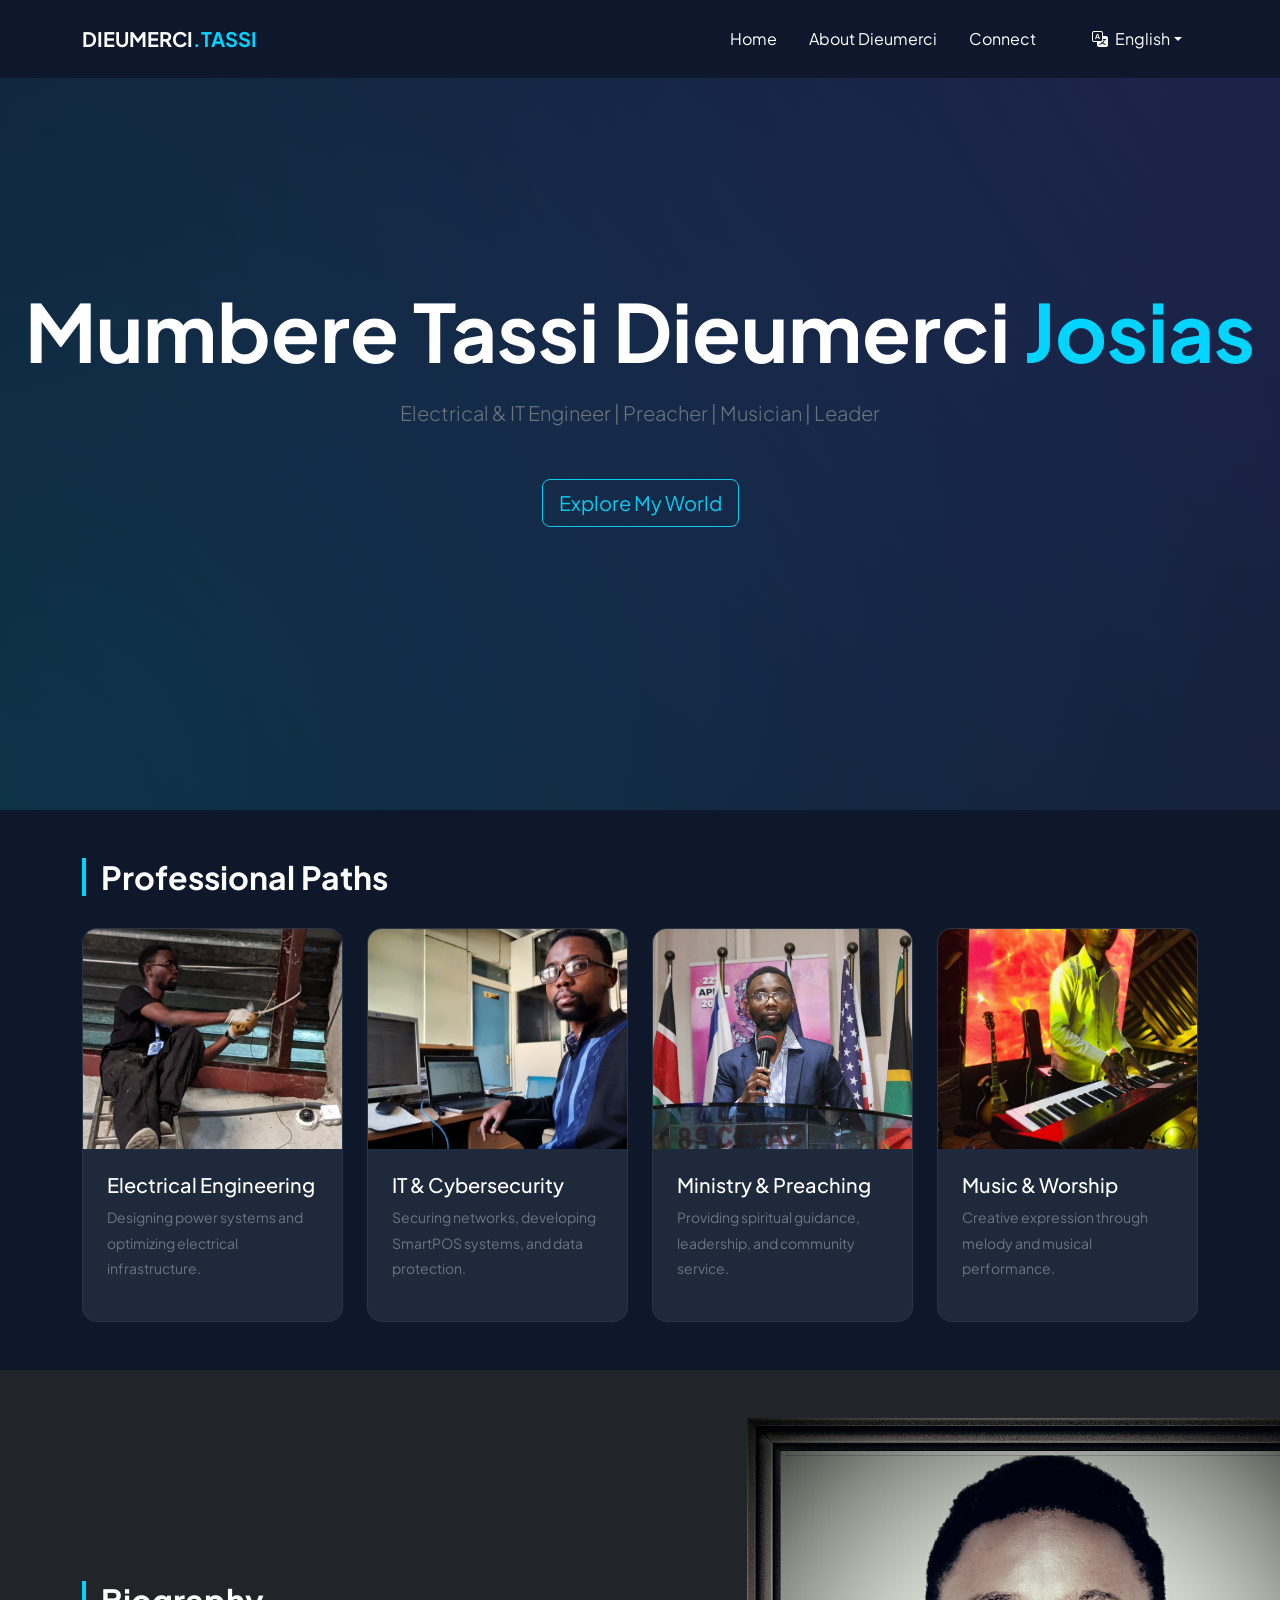
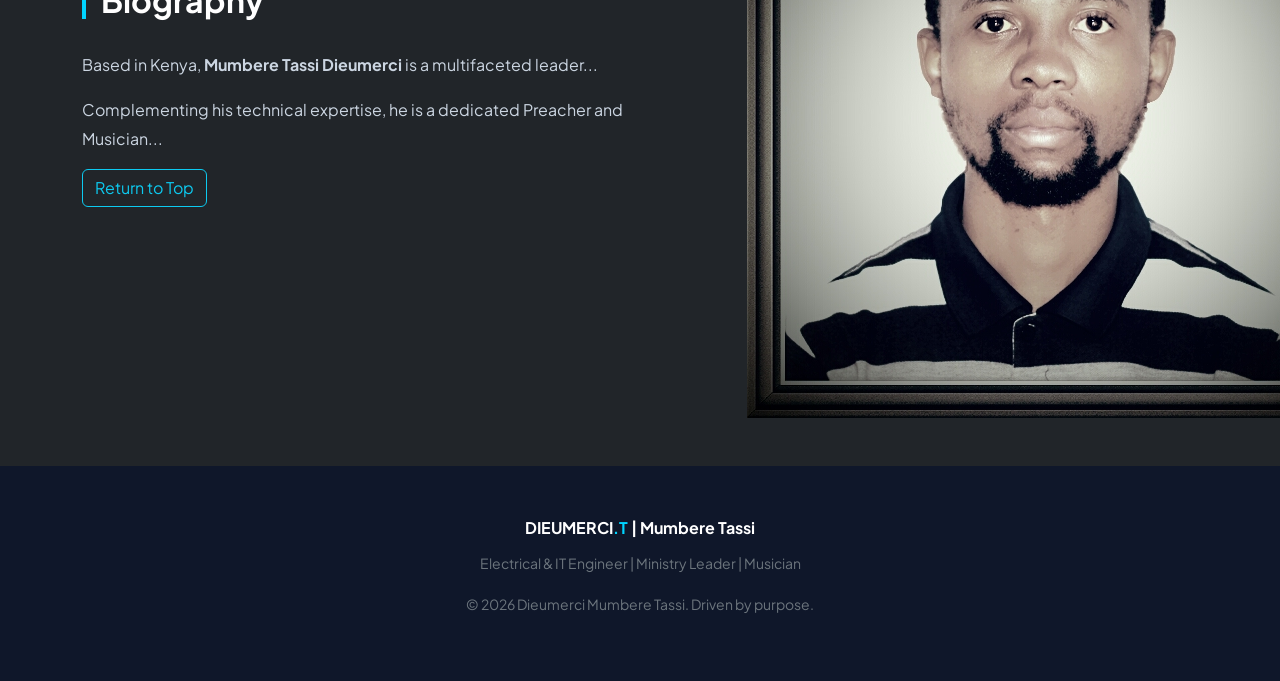
==== index.html @ 17700898 "Final clean upload" ====
<!DOCTYPE html>
<html lang="en">
<head>
  <meta charset="UTF-8">
  <meta name="viewport" content="width=device-width, initial-scale=1.0">
  <title>Mumbere Tassi Dieumerci | Portfolio</title>
  <link href="https://cdn.jsdelivr.net/npm/bootstrap@5.3.2/dist/css/bootstrap.min.css" rel="stylesheet">
  <link href="https://fonts.googleapis.com/css2?family=Plus+Jakarta+Sans:wght@300;400;600;700&display=swap" rel="stylesheet">
  <link rel="stylesheet" href="https://cdn.jsdelivr.net/npm/bootstrap-icons@1.11.1/font/bootstrap-icons.css">
  <link rel="stylesheet" href="style.css">
</head>
<body>

<nav class="navbar navbar-expand-lg fixed-top py-3 navbar-dark">
  <div class="container">
    <a class="navbar-brand fw-bold text-white" href="index.html">DIEUMERCI<span style="color:var(--primary)">.TASSI</span></a>
    <button class="navbar-toggler" type="button" data-bs-toggle="collapse" data-bs-target="#navbarNav">
      <span class="navbar-toggler-icon"></span>
    </button>
    <div class="collapse navbar-collapse" id="navbarNav">
      <ul class="navbar-nav ms-auto gap-3 align-items-center">
        <li class="nav-item"><a class="nav-link text-white" href="index.html" data-key="nav-home">Home</a></li>
        <li class="nav-item"><a class="nav-link text-white" href="bio-cv.html" data-key="nav-about">About Dieumerci</a></li>
        <li class="nav-item"><a class="nav-link text-white" href="socials.html" data-key="nav-connect">Connect</a></li>
        <li class="nav-item dropdown ms-lg-3">
          <a class="nav-link dropdown-toggle btn btn-outline-info btn-sm px-3 text-white" href="#" id="langLabel" data-bs-toggle="dropdown">
            <i class="bi bi-translate me-1"></i> <span data-key="nav-lang">Language</span>
          </a>
          <ul class="dropdown-menu dropdown-menu-dark dropdown-menu-end">
            <li><a class="dropdown-item" href="#" onclick="changeLanguage('en')">English</a></li>
            <li><a class="dropdown-item" href="#" onclick="changeLanguage('fr')">Français</a></li>
            <li><a class="dropdown-item" href="#" onclick="changeLanguage('sw')">Kiswahili</a></li>
            <li><a class="dropdown-item" href="#" onclick="changeLanguage('ln')">Lingala</a></li>
          </ul>
        </li>
      </ul>
    </div>
  </div>
</nav>

<section id="hero" class="hero text-center px-3">
    <h1 class="display-1 fw-bold mb-3 text-white">Mumbere Tassi Dieumerci <span style="color:var(--primary)">Josias</span></h1>
    <p class="lead mb-5 text-secondary" data-key="hero-sub">Electrical & IT Engineer | Preacher | Musician | Leader</p>
    <a href="bio-cv.html" class="btn btn-outline-info btn-lg" data-key="hero-btn">Explore My World</a>
</section>

<section id="careers" class="py-5">
    <div class="container">
        <h2 class="section-title" data-key="career-title">Professional Paths</h2>
        <div class="row g-4">
            <div class="col-lg-3 col-md-6">
                <div class="glass-card h-100">
                    <img src="elec.jpg" class="career-img" alt="Electrical">
                    <div class="p-4">
                        <h3 class="h5 text-white" data-key="career-elec-h">Electrical Engineering</h3>
                        <p class="small text-secondary" data-key="career-elec-p">Designing power systems and optimizing electrical infrastructure.</p>
                    </div>
                </div>
            </div>
            <div class="col-lg-3 col-md-6">
                <div class="glass-card h-100">
                    <img src="met.jpg" class="career-img" alt="IT">
                    <div class="p-4">
                        <h3 class="h5 text-white" data-key="career-it-h">IT & Cybersecurity</h3>
                        <p class="small text-secondary" data-key="career-it-p">Securing networks, developing SmartPOS systems, and data protection.</p>
                    </div>
                </div>
            </div>
            <div class="col-lg-3 col-md-6">
                <div class="glass-card h-100">
                    <img src="preacher.jpeg" class="career-img" alt="Preaching">
                    <div class="p-4">
                        <h3 class="h5 text-white" data-key="career-min-h">Ministry & Preaching</h3>
                        <p class="small text-secondary" data-key="career-min-p">Providing spiritual guidance, leadership, and community service.</p>
                    </div>
                </div>
            </div>
            <div class="col-lg-3 col-md-6">
                <div class="glass-card h-100">
                    <img src="music.jpg" class="career-img" alt="Music">
                    <div class="p-4">
                        <h3 class="h5 text-white" data-key="career-mus-h">Music & Worship</h3>
                        <p class="small text-secondary" data-key="career-mus-p">Creative expression through melody and musical performance.</p>
                    </div>
                </div>
            </div>
        </div>
    </div>
</section>

<section id="bio-cv" class="py-5 bg-dark">
    <div class="container">
        <div class="row align-items-center">
            <div class="col-lg-6 mb-5">
                <h2 class="section-title" data-key="bio-title">Biography</h2>
                <div data-key="bio-p1">
                    <p>Based in Kenya, <strong>Mumbere Tassi Dieumerci</strong> is a multifaceted leader who bridges technology and faith. As an Electrical and IT Engineer, he specializes in critical infrastructure and cybersecurity.</p>
                </div>
                <div data-key="bio-p2">
                    <p>Complementing his technical expertise, he is a dedicated Preacher and Musician, using his skills to inspire hope and build resilient systems of faith.</p>
                </div>
                <a href="index.html" class="btn btn-outline-info" data-key="bio-top">Return to Top</a>
            </div>
            <div class="col-lg-5 offset-lg-1">
                <img src="2022-06-03 16.00.05.jpg" class="bio-img" alt="Dieumerci">
            </div>
        </div>
    </div>
</section>

<footer class="py-5 text-center mt-auto">
  <div class="container">
    <p class="mb-2 text-white fw-bold">DIEUMERCI<span style="color:var(--primary)">.T</span> | Mumbere Tassi</p>
    <p class="text-secondary small" data-key="footer-sub">Electrical & IT Engineer | Ministry Leader | Musician</p>
    <p class="text-secondary small" data-key="footer-copy">© 2026 Dieumerci Mumbere Tassi. Driven by purpose.</p>
  </div>
</footer>

<script src="https://cdn.jsdelivr.net/npm/bootstrap@5.3.2/dist/js/bootstrap.bundle.min.js"></script>
<script src="index.js"></script>
</body>
</html>
---- style.css ----
:root {
  --primary: #00d4ff;
  --bg: #0f172a;
  --card-bg: #1e293b;
  --text: #cbd5e1;
}

body {
  font-family: 'Plus Jakarta Sans', sans-serif;
  background-color: var(--bg);
  color: var(--text);
  line-height: 1.8;
  scroll-behavior: smooth;
}

.navbar {
  background-color: rgba(15, 23, 42, 0.9);
  backdrop-filter: blur(10px);
}

.hero {
  height: 90vh;
  display: flex;
  flex-direction: column;
  justify-content: center;
  align-items: center;
  background: radial-gradient(circle at top right, rgba(108, 99, 255, 0.15), transparent),
              radial-gradient(circle at bottom left, rgba(0, 212, 255, 0.15), transparent);
}

.section-title {
  color: white;
  font-weight: 700;
  border-left: 4px solid var(--primary);
  padding-left: 15px;
  margin-bottom: 2rem;
}

.career-img {
  width: 100%;
  height: 220px;
  object-fit: cover;
  transition: 0.4s;
}

.glass-card {
  background: var(--card-bg);
  border: 1px solid rgba(255, 255, 255, 0.05);
  border-radius: 15px;
  transition: all 0.4s ease;
  overflow: hidden;
}

.glass-card:hover {
  border-color: var(--primary);
  transform: translateY(-8px);
}

.social-btn {
  width: 50px; height: 50px;
  display: inline-flex; align-items: center; justify-content: center;
  border-radius: 50%; background: var(--card-bg); color: white;
  font-size: 1.5rem; transition: 0.3s; text-decoration: none;
}

/* Red YouTube button as requested earlier */
.social-btn.bi-youtube { color: #ff0000; }
.social-btn:hover { background: var(--primary); color: var(--bg); }

.reveal { opacity: 0; transform: translateY(30px); transition: all 0.8s ease-out; }
.reveal.active { opacity: 1; transform: translateY(0); }
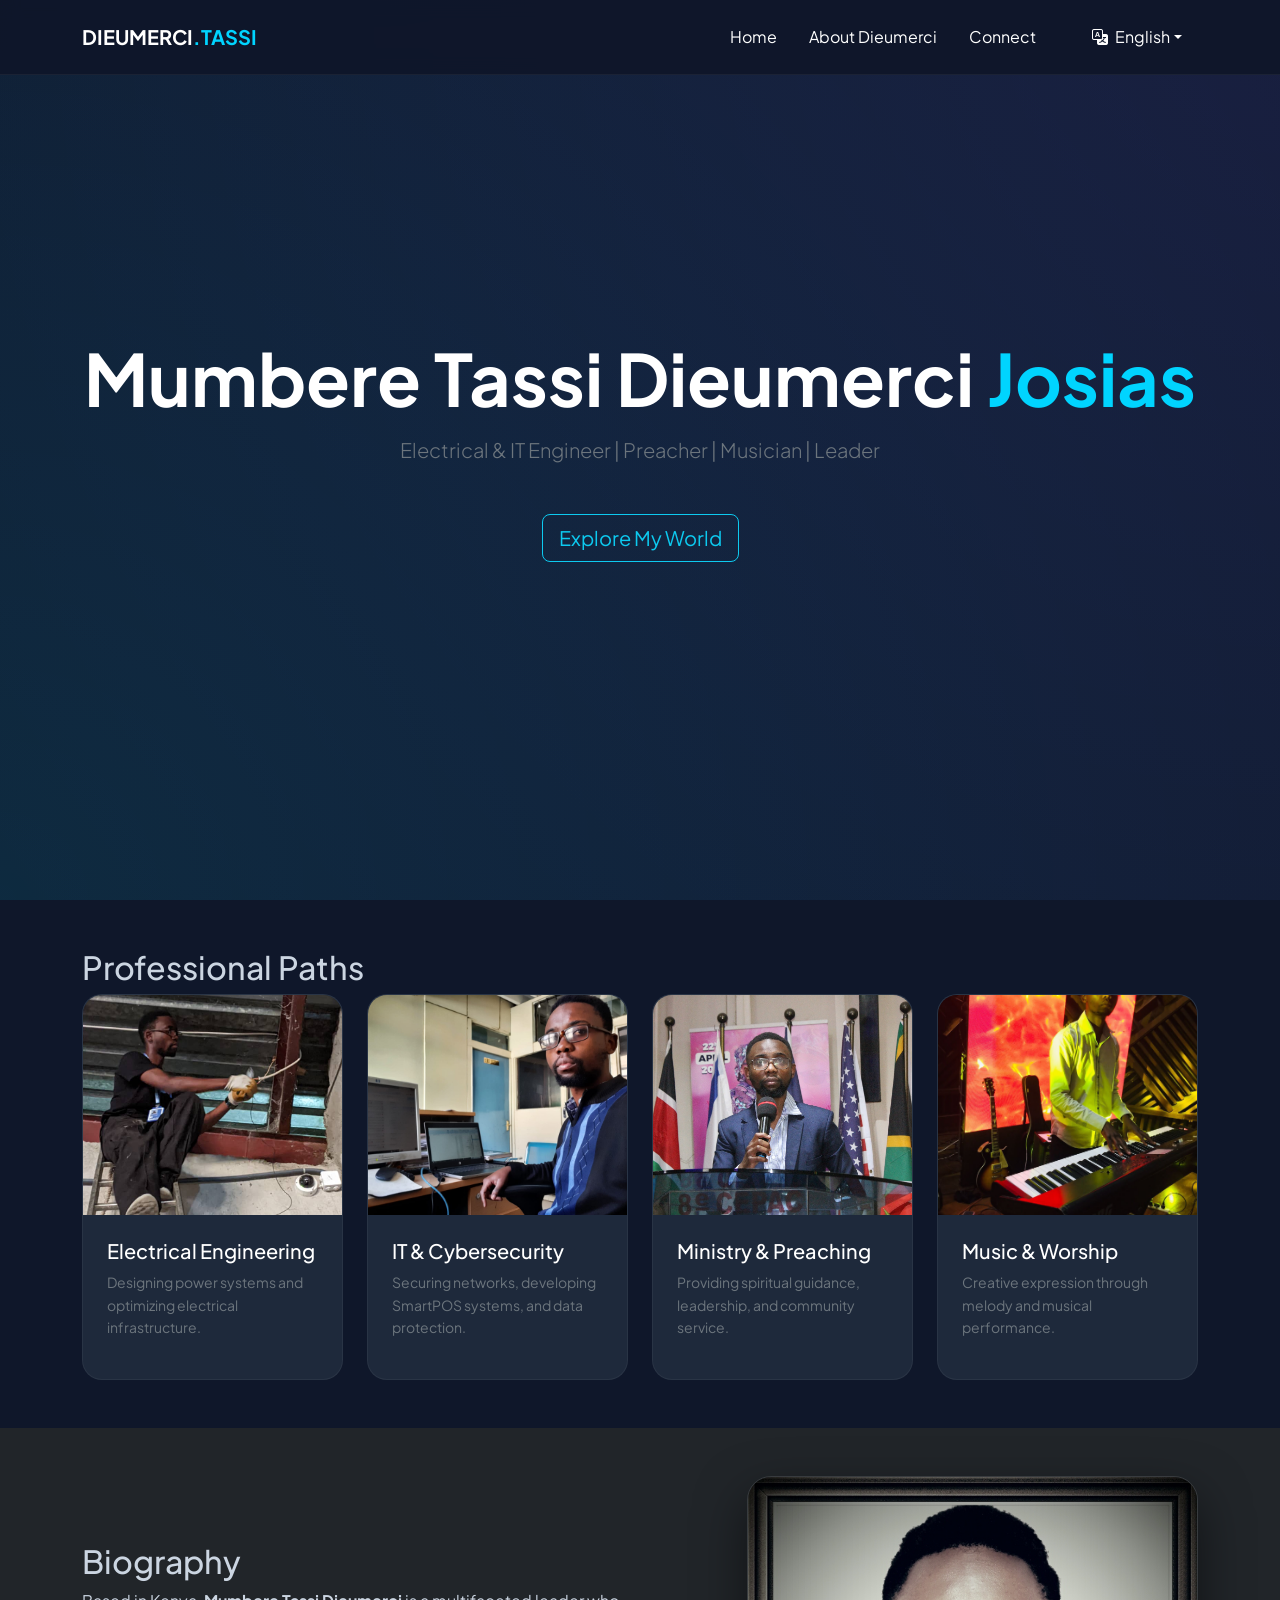
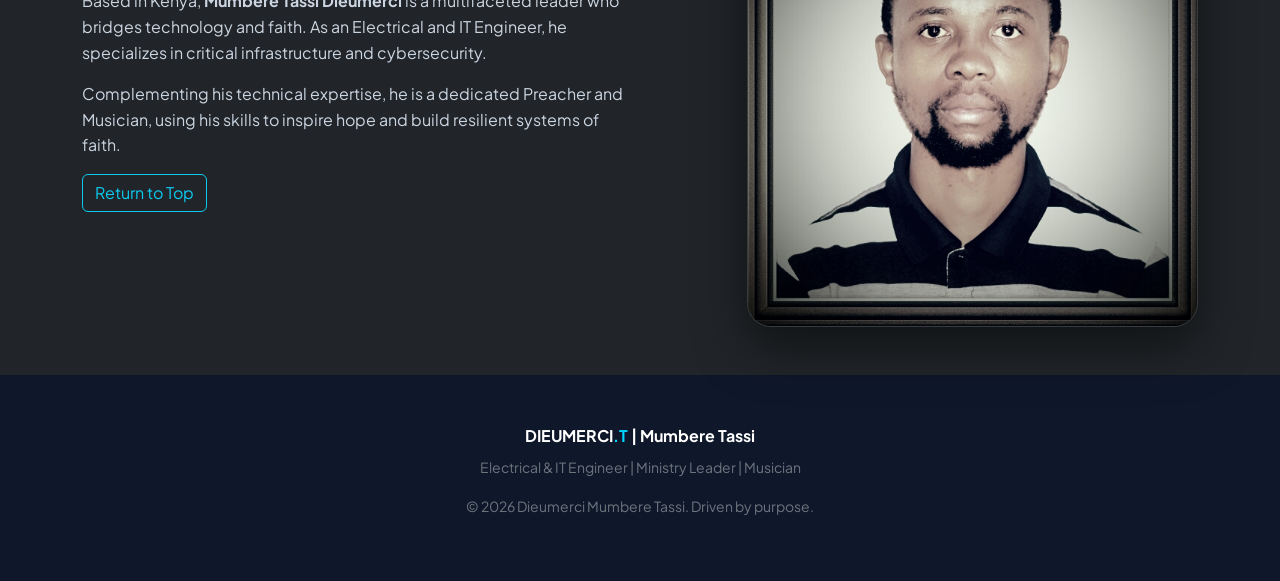
==== commit 92e5eecb: "Update index.html" ====
--- a/index.html
+++ b/index.html
@@ -4,13 +4,20 @@
   <meta charset="UTF-8">
   <meta name="viewport" content="width=device-width, initial-scale=1.0">
   <title>Mumbere Tassi Dieumerci | Portfolio</title>
-  <link href="https://cdn.jsdelivr.net/npm/bootstrap@5.3.2/dist/css/bootstrap.min.css" rel="stylesheet">
+
+  <!-- Local Bootstrap -->
+  <link rel="stylesheet" href="bootstrap-5.3.7-dist/css/bootstrap.min.css">
+  
+  <!-- Google Fonts + Bootstrap Icons -->
   <link href="https://fonts.googleapis.com/css2?family=Plus+Jakarta+Sans:wght@300;400;600;700&display=swap" rel="stylesheet">
   <link rel="stylesheet" href="https://cdn.jsdelivr.net/npm/bootstrap-icons@1.11.1/font/bootstrap-icons.css">
+
+  <!-- Custom CSS -->
   <link rel="stylesheet" href="style.css">
 </head>
 <body>
 
+<!-- Navbar -->
 <nav class="navbar navbar-expand-lg fixed-top py-3 navbar-dark">
   <div class="container">
     <a class="navbar-brand fw-bold text-white" href="index.html">DIEUMERCI<span style="color:var(--primary)">.TASSI</span></a>
@@ -19,12 +26,12 @@
     </button>
     <div class="collapse navbar-collapse" id="navbarNav">
       <ul class="navbar-nav ms-auto gap-3 align-items-center">
-        <li class="nav-item"><a class="nav-link text-white" href="index.html" data-key="nav-home">Home</a></li>
-        <li class="nav-item"><a class="nav-link text-white" href="bio-cv.html" data-key="nav-about">About Dieumerci</a></li>
-        <li class="nav-item"><a class="nav-link text-white" href="socials.html" data-key="nav-connect">Connect</a></li>
+        <li class="nav-item"><a class="nav-link text-white" href="index.html">Home</a></li>
+        <li class="nav-item"><a class="nav-link text-white" href="bio-cv.html">About Dieumerci</a></li>
+        <li class="nav-item"><a class="nav-link text-white" href="socials.html">Connect</a></li>
         <li class="nav-item dropdown ms-lg-3">
           <a class="nav-link dropdown-toggle btn btn-outline-info btn-sm px-3 text-white" href="#" id="langLabel" data-bs-toggle="dropdown">
-            <i class="bi bi-translate me-1"></i> <span data-key="nav-lang">Language</span>
+            <i class="bi bi-translate me-1"></i> Language
           </a>
           <ul class="dropdown-menu dropdown-menu-dark dropdown-menu-end">
             <li><a class="dropdown-item" href="#" onclick="changeLanguage('en')">English</a></li>
@@ -38,85 +45,92 @@
   </div>
 </nav>
 
+<!-- Hero Section -->
 <section id="hero" class="hero text-center px-3">
-    <h1 class="display-1 fw-bold mb-3 text-white">Mumbere Tassi Dieumerci <span style="color:var(--primary)">Josias</span></h1>
-    <p class="lead mb-5 text-secondary" data-key="hero-sub">Electrical & IT Engineer | Preacher | Musician | Leader</p>
-    <a href="bio-cv.html" class="btn btn-outline-info btn-lg" data-key="hero-btn">Explore My World</a>
+
+<h1 class="display-1 fw-bold mb-3 text-white animate-name">
+  Mumbere Tassi Dieumerci <span style="color:var(--primary)">Josias</span>
+</h1>
+
+  <p class="lead mb-5 text-secondary">Electrical & IT Engineer | Preacher | Musician | Leader</p>
+  <a href="bio-cv.html" class="btn btn-outline-info btn-lg">Explore My World</a>
 </section>
 
+<!-- Careers Section -->
 <section id="careers" class="py-5">
-    <div class="container">
-        <h2 class="section-title" data-key="career-title">Professional Paths</h2>
-        <div class="row g-4">
-            <div class="col-lg-3 col-md-6">
-                <div class="glass-card h-100">
-                    <img src="elec.jpg" class="career-img" alt="Electrical">
-                    <div class="p-4">
-                        <h3 class="h5 text-white" data-key="career-elec-h">Electrical Engineering</h3>
-                        <p class="small text-secondary" data-key="career-elec-p">Designing power systems and optimizing electrical infrastructure.</p>
-                    </div>
-                </div>
-            </div>
-            <div class="col-lg-3 col-md-6">
-                <div class="glass-card h-100">
-                    <img src="met.jpg" class="career-img" alt="IT">
-                    <div class="p-4">
-                        <h3 class="h5 text-white" data-key="career-it-h">IT & Cybersecurity</h3>
-                        <p class="small text-secondary" data-key="career-it-p">Securing networks, developing SmartPOS systems, and data protection.</p>
-                    </div>
-                </div>
-            </div>
-            <div class="col-lg-3 col-md-6">
-                <div class="glass-card h-100">
-                    <img src="preacher.jpeg" class="career-img" alt="Preaching">
-                    <div class="p-4">
-                        <h3 class="h5 text-white" data-key="career-min-h">Ministry & Preaching</h3>
-                        <p class="small text-secondary" data-key="career-min-p">Providing spiritual guidance, leadership, and community service.</p>
-                    </div>
-                </div>
-            </div>
-            <div class="col-lg-3 col-md-6">
-                <div class="glass-card h-100">
-                    <img src="music.jpg" class="career-img" alt="Music">
-                    <div class="p-4">
-                        <h3 class="h5 text-white" data-key="career-mus-h">Music & Worship</h3>
-                        <p class="small text-secondary" data-key="career-mus-p">Creative expression through melody and musical performance.</p>
-                    </div>
-                </div>
-            </div>
+  <div class="container">
+    <h2 class="section-title">Professional Paths</h2>
+    <div class="row g-4">
+      <div class="col-lg-3 col-md-6">
+        <div class="glass-card h-100 reveal">
+          <img src="elec.jpg" class="career-img" alt="Electrical">
+          <div class="p-4">
+            <h3 class="h5 text-white">Electrical Engineering</h3>
+            <p class="small text-secondary">Designing power systems and optimizing electrical infrastructure.</p>
+          </div>
         </div>
+      </div>
+      <div class="col-lg-3 col-md-6">
+        <div class="glass-card h-100 reveal">
+          <img src="met.jpg" class="career-img" alt="IT">
+          <div class="p-4">
+            <h3 class="h5 text-white">IT & Cybersecurity</h3>
+            <p class="small text-secondary">Securing networks, developing SmartPOS systems, and data protection.</p>
+          </div>
+        </div>
+      </div>
+      <div class="col-lg-3 col-md-6">
+        <div class="glass-card h-100 reveal">
+          <img src="preacher.jpeg" class="career-img" alt="Preaching">
+          <div class="p-4">
+            <h3 class="h5 text-white">Ministry & Preaching</h3>
+            <p class="small text-secondary">Providing spiritual guidance, leadership, and community service.</p>
+          </div>
+        </div>
+      </div>
+      <div class="col-lg-3 col-md-6">
+        <div class="glass-card h-100 reveal">
+          <img src="music.jpg" class="career-img" alt="Music">
+          <div class="p-4">
+            <h3 class="h5 text-white">Music & Worship</h3>
+            <p class="small text-secondary">Creative expression through melody and musical performance.</p>
+          </div>
+        </div>
+      </div>
     </div>
+  </div>
 </section>
 
+<!-- Bio Section -->
 <section id="bio-cv" class="py-5 bg-dark">
-    <div class="container">
-        <div class="row align-items-center">
-            <div class="col-lg-6 mb-5">
-                <h2 class="section-title" data-key="bio-title">Biography</h2>
-                <div data-key="bio-p1">
-                    <p>Based in Kenya, <strong>Mumbere Tassi Dieumerci</strong> is a multifaceted leader who bridges technology and faith. As an Electrical and IT Engineer, he specializes in critical infrastructure and cybersecurity.</p>
-                </div>
-                <div data-key="bio-p2">
-                    <p>Complementing his technical expertise, he is a dedicated Preacher and Musician, using his skills to inspire hope and build resilient systems of faith.</p>
-                </div>
-                <a href="index.html" class="btn btn-outline-info" data-key="bio-top">Return to Top</a>
-            </div>
-            <div class="col-lg-5 offset-lg-1">
-                <img src="2022-06-03 16.00.05.jpg" class="bio-img" alt="Dieumerci">
-            </div>
-        </div>
+  <div class="container">
+    <div class="row align-items-center">
+      <div class="col-lg-6 mb-5 reveal">
+        <h2 class="section-title">Biography</h2>
+        <p>Based in Kenya, <strong>Mumbere Tassi Dieumerci</strong> is a multifaceted leader who bridges technology and faith. As an Electrical and IT Engineer, he specializes in critical infrastructure and cybersecurity.</p>
+        <p>Complementing his technical expertise, he is a dedicated Preacher and Musician, using his skills to inspire hope and build resilient systems of faith.</p>
+        <a href="index.html" class="btn btn-outline-info">Return to Top</a>
+      </div>
+      <div class="col-lg-5 offset-lg-1 reveal">
+        <img src="2022-06-03 16.00.05.jpg" class="bio-img" alt="Dieumerci">
+      </div>
     </div>
+  </div>
 </section>
 
+<!-- Footer -->
 <footer class="py-5 text-center mt-auto">
   <div class="container">
     <p class="mb-2 text-white fw-bold">DIEUMERCI<span style="color:var(--primary)">.T</span> | Mumbere Tassi</p>
-    <p class="text-secondary small" data-key="footer-sub">Electrical & IT Engineer | Ministry Leader | Musician</p>
-    <p class="text-secondary small" data-key="footer-copy">© 2026 Dieumerci Mumbere Tassi. Driven by purpose.</p>
+    <p class="text-secondary small">Electrical & IT Engineer | Ministry Leader | Musician</p>
+    <p class="text-secondary small">© 2026 Dieumerci Mumbere Tassi. Driven by purpose.</p>
   </div>
 </footer>
 
-<script src="https://cdn.jsdelivr.net/npm/bootstrap@5.3.2/dist/js/bootstrap.bundle.min.js"></script>
+<!-- Bootstrap JS -->
+<script src="bootstrap-5.3.7-dist/js/bootstrap.bundle.min.js"></script>
+
+<!-- Custom JS -->
 <script src="index.js"></script>
 </body>
-</html>+</html>
--- a/style.css
+++ b/style.css
@@ -9,63 +9,105 @@
   font-family: 'Plus Jakarta Sans', sans-serif;
   background-color: var(--bg);
   color: var(--text);
-  line-height: 1.8;
+  line-height: 1.6;
   scroll-behavior: smooth;
+  overflow-x: hidden; /* CRITICAL: Prevents horizontal scrolling on phones */
 }
 
+/* --- NAVIGATION --- */
 .navbar {
-  background-color: rgba(15, 23, 42, 0.9);
+  background-color: rgba(15, 23, 42, 0.95);
   backdrop-filter: blur(10px);
+  border-bottom: 1px solid rgba(255, 255, 255, 0.05);
 }
 
+/* --- HERO SECTION --- */
 .hero {
-  height: 90vh;
+  min-height: 100vh; /* Takes full mobile screen height */
   display: flex;
   flex-direction: column;
   justify-content: center;
   align-items: center;
-  background: radial-gradient(circle at top right, rgba(108, 99, 255, 0.15), transparent),
-              radial-gradient(circle at bottom left, rgba(0, 212, 255, 0.15), transparent);
+  padding: 80px 20px;
+  text-align: center;
+  background: radial-gradient(circle at top right, rgba(108, 99, 255, 0.1), transparent),
+              radial-gradient(circle at bottom left, rgba(0, 212, 255, 0.1), transparent);
 }
 
-.section-title {
-  color: white;
-  font-weight: 700;
-  border-left: 4px solid var(--primary);
-  padding-left: 15px;
-  margin-bottom: 2rem;
+/* Name Animation & Responsive Sizing */
+.hero h1 {
+  /* This automatically scales between 2rem and 4.5rem based on screen width */
+  font-size: clamp(2.2rem, 8vw, 4.5rem); 
+  font-weight: 800;
+  line-height: 1.1;
+  width: 100%;
+}
+
+.animate-name {
+  display: inline-block;
+  opacity: 0;
+  transform: translateY(20px);
+  animation: fadeUp 1s ease-out forwards;
+}
+
+@keyframes fadeUp {
+  to { opacity: 1; transform: translateY(0); }
+}
+
+/* --- BIOGRAPHY IMAGE FIX --- */
+.bio-img {
+  width: 100%;
+  /* This prevents the image from being too tall on large phones */
+  max-height: 500px; 
+  object-fit: cover;
+  border-radius: 24px;
+  box-shadow: 0 20px 50px rgba(0, 0, 0, 0.5);
+  border: 1px solid rgba(255, 255, 255, 0.1);
+  transition: transform 0.5s ease;
+}
+
+.bio-img:hover {
+  transform: scale(1.02);
+}
+
+/* --- CAREER CARDS --- */
+.glass-card {
+  background: var(--card-bg);
+  border: 1px solid rgba(255, 255, 255, 0.05);
+  border-radius: 20px;
+  height: 100%;
+  transition: all 0.3s ease;
+  overflow: hidden;
+}
+
+.glass-card:hover {
+  border-color: var(--primary);
+  transform: translateY(-10px);
 }
 
 .career-img {
   width: 100%;
   height: 220px;
   object-fit: cover;
-  transition: 0.4s;
 }
 
-.glass-card {
-  background: var(--card-bg);
-  border: 1px solid rgba(255, 255, 255, 0.05);
-  border-radius: 15px;
-  transition: all 0.4s ease;
-  overflow: hidden;
+/* --- MOBILE SPECIFIC ADJUSTMENTS --- */
+@media (max-width: 768px) {
+  .hero {
+    padding-top: 120px;
+  }
+  
+  .section-title {
+    font-size: 1.5rem;
+  }
+
+  /* Swaps image to be on top of text on mobile for the bio section */
+  .bio-row {
+    flex-direction: column-reverse;
+  }
+  
+  .bio-img {
+    margin-bottom: 30px;
+    max-height: 350px; /* Shorter image on phones so users don't have to scroll forever */
+  }
 }
-
-.glass-card:hover {
-  border-color: var(--primary);
-  transform: translateY(-8px);
-}
-
-.social-btn {
-  width: 50px; height: 50px;
-  display: inline-flex; align-items: center; justify-content: center;
-  border-radius: 50%; background: var(--card-bg); color: white;
-  font-size: 1.5rem; transition: 0.3s; text-decoration: none;
-}
-
-/* Red YouTube button as requested earlier */
-.social-btn.bi-youtube { color: #ff0000; }
-.social-btn:hover { background: var(--primary); color: var(--bg); }
-
-.reveal { opacity: 0; transform: translateY(30px); transition: all 0.8s ease-out; }
-.reveal.active { opacity: 1; transform: translateY(0); }
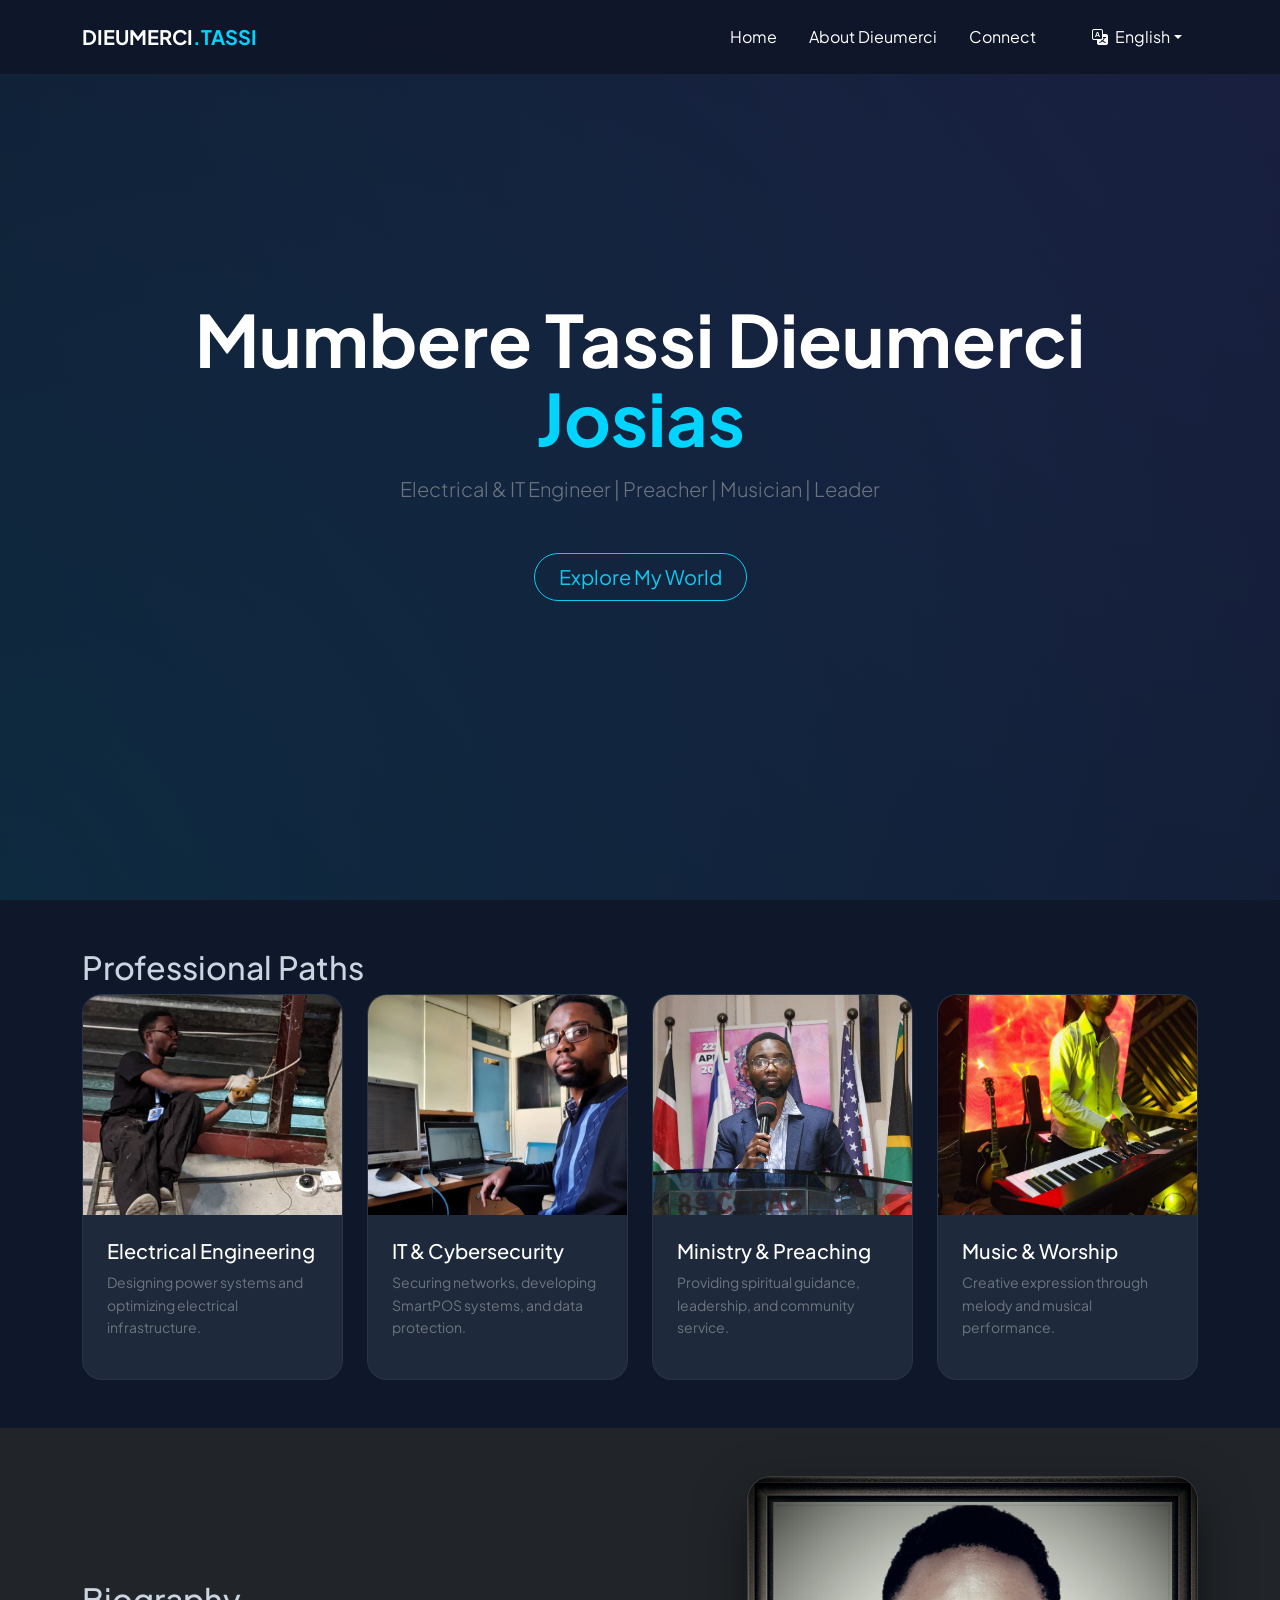
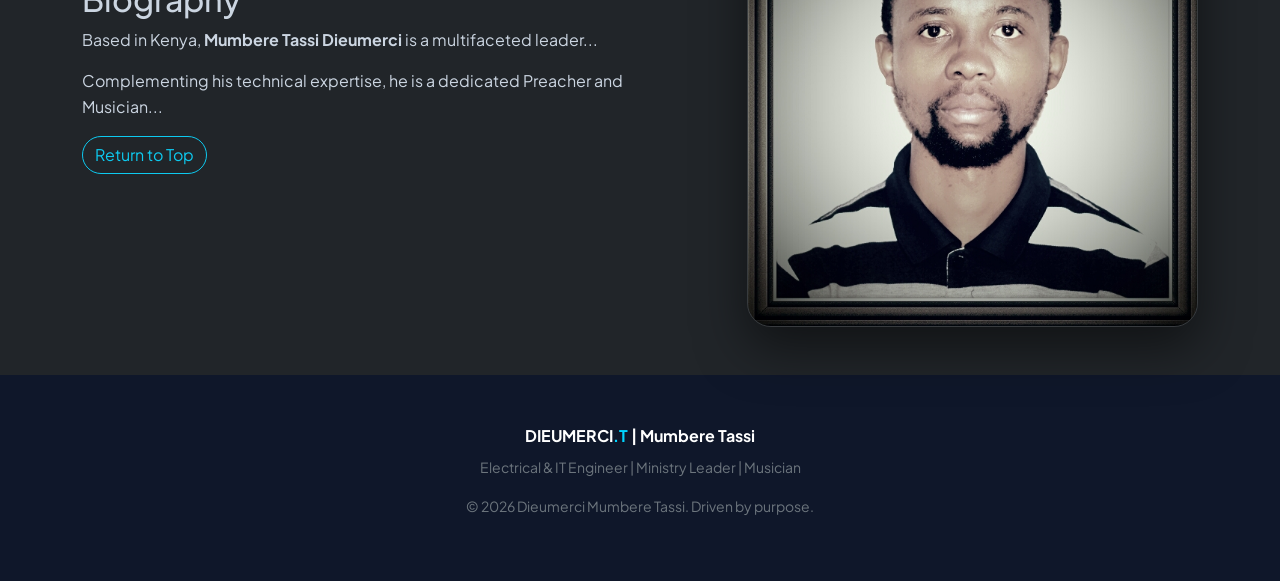
==== commit b94d599c: "Update index.html" ====
--- a/index.html
+++ b/index.html
@@ -5,19 +5,15 @@
   <meta name="viewport" content="width=device-width, initial-scale=1.0">
   <title>Mumbere Tassi Dieumerci | Portfolio</title>
 
-  <!-- Local Bootstrap -->
   <link rel="stylesheet" href="bootstrap-5.3.7-dist/css/bootstrap.min.css">
   
-  <!-- Google Fonts + Bootstrap Icons -->
   <link href="https://fonts.googleapis.com/css2?family=Plus+Jakarta+Sans:wght@300;400;600;700&display=swap" rel="stylesheet">
   <link rel="stylesheet" href="https://cdn.jsdelivr.net/npm/bootstrap-icons@1.11.1/font/bootstrap-icons.css">
 
-  <!-- Custom CSS -->
   <link rel="stylesheet" href="style.css">
 </head>
 <body>
 
-<!-- Navbar -->
 <nav class="navbar navbar-expand-lg fixed-top py-3 navbar-dark">
   <div class="container">
     <a class="navbar-brand fw-bold text-white" href="index.html">DIEUMERCI<span style="color:var(--primary)">.TASSI</span></a>
@@ -26,12 +22,12 @@
     </button>
     <div class="collapse navbar-collapse" id="navbarNav">
       <ul class="navbar-nav ms-auto gap-3 align-items-center">
-        <li class="nav-item"><a class="nav-link text-white" href="index.html">Home</a></li>
-        <li class="nav-item"><a class="nav-link text-white" href="bio-cv.html">About Dieumerci</a></li>
-        <li class="nav-item"><a class="nav-link text-white" href="socials.html">Connect</a></li>
+        <li class="nav-item"><a class="nav-link text-white" href="index.html" data-key="nav-home">Home</a></li>
+        <li class="nav-item"><a class="nav-link text-white" href="bio-cv.html" data-key="nav-about">About Dieumerci</a></li>
+        <li class="nav-item"><a class="nav-link text-white" href="socials.html" data-key="nav-connect">Connect</a></li>
         <li class="nav-item dropdown ms-lg-3">
           <a class="nav-link dropdown-toggle btn btn-outline-info btn-sm px-3 text-white" href="#" id="langLabel" data-bs-toggle="dropdown">
-            <i class="bi bi-translate me-1"></i> Language
+            <i class="bi bi-translate me-1"></i> <span data-key="nav-lang">Language</span>
           </a>
           <ul class="dropdown-menu dropdown-menu-dark dropdown-menu-end">
             <li><a class="dropdown-item" href="#" onclick="changeLanguage('en')">English</a></li>
@@ -45,28 +41,25 @@
   </div>
 </nav>
 
-<!-- Hero Section -->
 <section id="hero" class="hero text-center px-3">
-
-<h1 class="display-1 fw-bold mb-3 text-white animate-name">
-  Mumbere Tassi Dieumerci <span style="color:var(--primary)">Josias</span>
-</h1>
-
-  <p class="lead mb-5 text-secondary">Electrical & IT Engineer | Preacher | Musician | Leader</p>
-  <a href="bio-cv.html" class="btn btn-outline-info btn-lg">Explore My World</a>
+  <h1 class="fw-bold mb-3 text-white">
+    <span class="animate-name">Mumbere Tassi Dieumerci</span><br>
+    <span style="color:var(--primary)">Josias</span>
+  </h1>
+  <p class="lead mb-5 text-secondary" data-key="hero-sub">Electrical & IT Engineer | Preacher | Musician | Leader</p>
+  <a href="bio-cv.html" class="btn btn-outline-info btn-lg rounded-pill px-4" data-key="hero-btn">Explore My World</a>
 </section>
 
-<!-- Careers Section -->
 <section id="careers" class="py-5">
   <div class="container">
-    <h2 class="section-title">Professional Paths</h2>
+    <h2 class="section-title" data-key="career-title">Professional Paths</h2>
     <div class="row g-4">
       <div class="col-lg-3 col-md-6">
         <div class="glass-card h-100 reveal">
           <img src="elec.jpg" class="career-img" alt="Electrical">
           <div class="p-4">
-            <h3 class="h5 text-white">Electrical Engineering</h3>
-            <p class="small text-secondary">Designing power systems and optimizing electrical infrastructure.</p>
+            <h3 class="h5 text-white" data-key="career-elec-h">Electrical Engineering</h3>
+            <p class="small text-secondary" data-key="career-elec-p">Designing power systems and optimizing electrical infrastructure.</p>
           </div>
         </div>
       </div>
@@ -74,8 +67,8 @@
         <div class="glass-card h-100 reveal">
           <img src="met.jpg" class="career-img" alt="IT">
           <div class="p-4">
-            <h3 class="h5 text-white">IT & Cybersecurity</h3>
-            <p class="small text-secondary">Securing networks, developing SmartPOS systems, and data protection.</p>
+            <h3 class="h5 text-white" data-key="career-it-h">IT & Cybersecurity</h3>
+            <p class="small text-secondary" data-key="career-it-p">Securing networks, developing SmartPOS systems, and data protection.</p>
           </div>
         </div>
       </div>
@@ -83,8 +76,8 @@
         <div class="glass-card h-100 reveal">
           <img src="preacher.jpeg" class="career-img" alt="Preaching">
           <div class="p-4">
-            <h3 class="h5 text-white">Ministry & Preaching</h3>
-            <p class="small text-secondary">Providing spiritual guidance, leadership, and community service.</p>
+            <h3 class="h5 text-white" data-key="career-min-h">Ministry & Preaching</h3>
+            <p class="small text-secondary" data-key="career-min-p">Providing spiritual guidance, leadership, and community service.</p>
           </div>
         </div>
       </div>
@@ -92,8 +85,8 @@
         <div class="glass-card h-100 reveal">
           <img src="music.jpg" class="career-img" alt="Music">
           <div class="p-4">
-            <h3 class="h5 text-white">Music & Worship</h3>
-            <p class="small text-secondary">Creative expression through melody and musical performance.</p>
+            <h3 class="h5 text-white" data-key="career-mus-h">Music & Worship</h3>
+            <p class="small text-secondary" data-key="career-mus-p">Creative expression through melody and musical performance.</p>
           </div>
         </div>
       </div>
@@ -101,36 +94,31 @@
   </div>
 </section>
 
-<!-- Bio Section -->
 <section id="bio-cv" class="py-5 bg-dark">
   <div class="container">
     <div class="row align-items-center">
       <div class="col-lg-6 mb-5 reveal">
-        <h2 class="section-title">Biography</h2>
-        <p>Based in Kenya, <strong>Mumbere Tassi Dieumerci</strong> is a multifaceted leader who bridges technology and faith. As an Electrical and IT Engineer, he specializes in critical infrastructure and cybersecurity.</p>
-        <p>Complementing his technical expertise, he is a dedicated Preacher and Musician, using his skills to inspire hope and build resilient systems of faith.</p>
-        <a href="index.html" class="btn btn-outline-info">Return to Top</a>
+        <h2 class="section-title" data-key="bio-title">Biography</h2>
+        <p data-key="bio-p1">Based in Kenya, <strong>Mumbere Tassi Dieumerci</strong> is a multifaceted leader who bridges technology and faith. As an Electrical and IT Engineer, he specializes in critical infrastructure and cybersecurity.</p>
+        <p data-key="bio-p2">Complementing his technical expertise, he is a dedicated Preacher and Musician, using his skills to inspire hope and build resilient systems of faith.</p>
+        <a href="#hero" class="btn btn-outline-info rounded-pill" data-key="bio-top">Return to Top</a>
       </div>
       <div class="col-lg-5 offset-lg-1 reveal">
-        <img src="2022-06-03 16.00.05.jpg" class="bio-img" alt="Dieumerci">
+        <img src="2022-06-03 16.00.05.jpg" class="bio-img img-fluid" alt="Dieumerci">
       </div>
     </div>
   </div>
 </section>
 
-<!-- Footer -->
 <footer class="py-5 text-center mt-auto">
   <div class="container">
     <p class="mb-2 text-white fw-bold">DIEUMERCI<span style="color:var(--primary)">.T</span> | Mumbere Tassi</p>
-    <p class="text-secondary small">Electrical & IT Engineer | Ministry Leader | Musician</p>
-    <p class="text-secondary small">© 2026 Dieumerci Mumbere Tassi. Driven by purpose.</p>
+    <p class="text-secondary small" data-key="footer-sub">Electrical & IT Engineer | Ministry Leader | Musician</p>
+    <p class="text-secondary small" data-key="footer-copy">© 2026 Dieumerci Mumbere Tassi. Driven by purpose.</p>
   </div>
 </footer>
 
-<!-- Bootstrap JS -->
 <script src="bootstrap-5.3.7-dist/js/bootstrap.bundle.min.js"></script>
-
-<!-- Custom JS -->
 <script src="index.js"></script>
 </body>
 </html>
